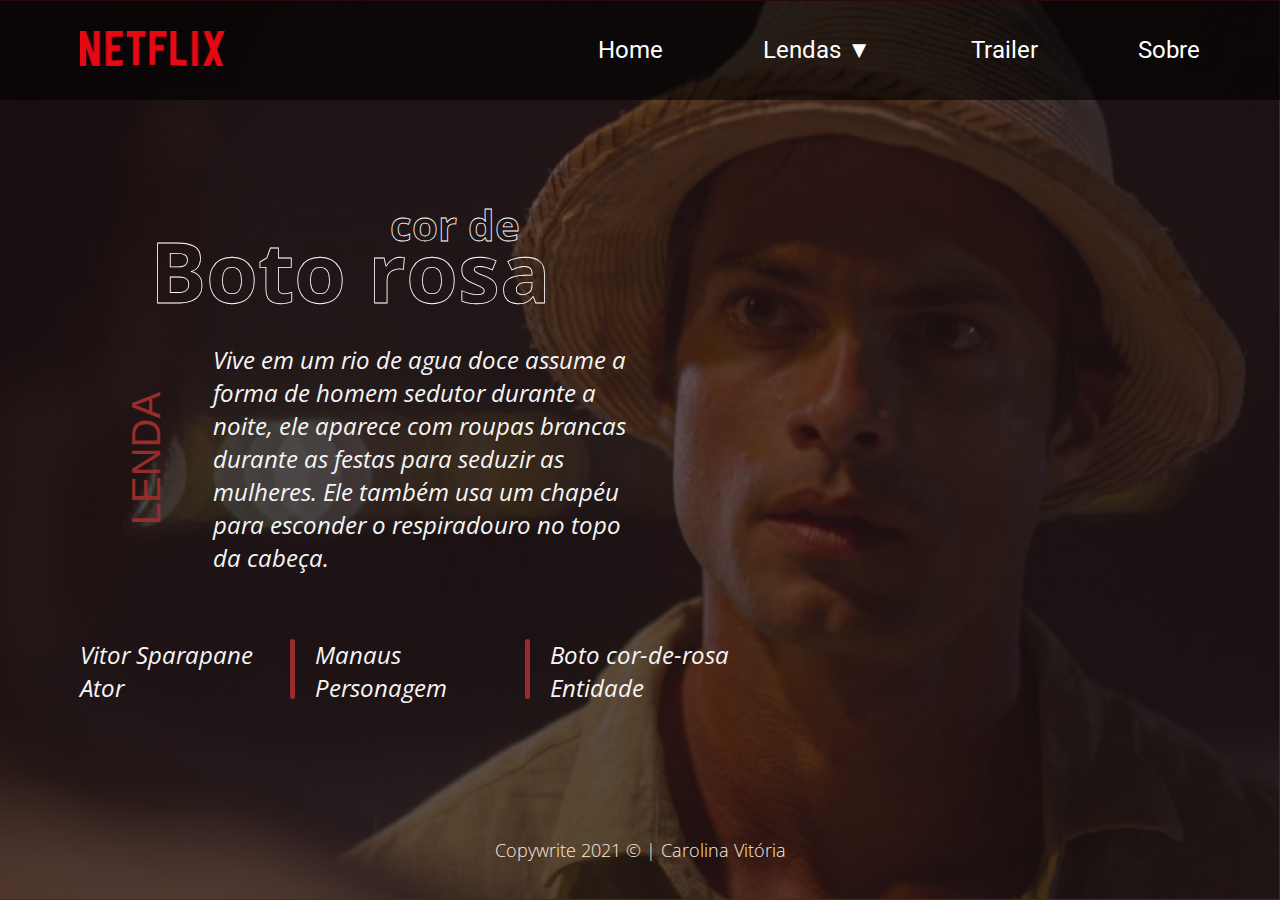
==== boto.html @ 44b96f13 "alteracoes de layout e criacao de nova tela" ====
<!DOCTYPE html>
<html lang="pt-BR">
<head>
    <meta charset="UTF-8">
    <meta name="viewport" content="width=device-width, initial-scale=1.0">
    <link rel="preconnect" href="https://fonts.googleapis.com" />
    <link rel="preconnect" href="https://fonts.gstatic.com" crossorigin />
    <link rel="preconnect" href="https://fonts.googleapis.com" />
    <link rel="preconnect" href="https://fonts.gstatic.com" crossorigin />
    <link
      href="https://fonts.googleapis.com/css2?family=Open+Sans:ital,wght@0,300;0,400;0,500;0,700;0,800;1,300;1,400&family=Roboto:wght@300&display=swap"
      rel="stylesheet"
    />
    <link rel="stylesheet" a href="css/reset.css" />
    <link rel="stylesheet" a href="css/style-boto.css" />
    <link rel="stylesheet" a href="css/header.css" />
    <link rel="stylesheet" a href="css/main-boto.css" />
    <link rel="stylesheet" a href="css/footer.css" />
    <link rel="stylesheet" a href="css/dropdown-menu.css" />
    <title>Boto cor de rosa</title>
</head>
<body>
    <header>
        <a href="https://www.netflix.com/br/" target="_blank" class="logo">
            <img src="img/logoNetflix.png" alt="logo do netflix"></a>
            <nav class="menu">
                <ul class="dropdown-menu">
                    <li><a href="index.html">Home</a></li>
                    <li><a href="#">Lendas &#9660;</a>
                        <ul class="dropdown-submenu">
                            <li><a href="boto.html">Boto</a></li>
                            <li><a href="">Cuca</a></li>
                            <li><a href="curupira.html">Curupira</a></li>
                            <li><a href="">Saci</a></li>
                        </ul>
                    </li>
                    <li><a href="https://www.youtube.com/watch?v=GodwQKNXIYk"
                        target="_blank">Trailer</a></li>
                    <li><a href="">Sobre</a></li>
                </ul>
            </nav>
    </header>
    <main>
        <h2>cor de</h2>
        <h1>Boto rosa</h1>
        <div class="container">
            <h3>LENDA</h3>
            <p>
                Vive em um rio de agua doce assume a forma de homem sedutor durante a noite,
                ele aparece com roupas brancas durante as festas para seduzir as mulheres.
                Ele também usa um chapéu para esconder o respiradouro no topo da cabeça. 
            </p>
        </div>
        <class class="info">
            <div class="ator">
                <p>Vitor Sparapane</p>
                <p>Ator</p>
            </div>
            <div class="barra"></div>
            <div class="ator">
                <p>Manaus</p>
                <p>Personagem</p>
            </div>
            <div class="barra"></div>
            <div class="ator">
                <p>Boto cor-de-rosa</p>
                <p>Entidade</p>
            </div>
        </div>
    </main>
    <footer><p>Copywrite 2021 © | Carolina Vitória</p></footer>
</body>
</html>
---- css/style-boto.css ----
body {
    width: 100vw;
    height: 100vh;
    background-image: url(../img/boto.png);
    background-size: cover;
    background-position: right top;
    background-color: #0008;
    background-blend-mode: darken;
    display: flex;
    flex-direction: column;
}
---- css/header.css ----
header {
    background-color: #0009;
    width: 100%;
    height: 100px;
    display: flex;
    align-items: center;
    justify-content: space-between;
    padding: 0px 80px;
  }
  
  .barra-menu ul {
    text-decoration: none;
    display: flex;
    list-style: none;
    gap: 30px;
  }
  
  .barra-menu a {
    font-family: "Roboto", sans-serif;
    text-decoration: none;
    color: aliceblue;
    font-size: 1.2rem;
    transition: color 0.5s;
  }
  
  .barra-menu a:hover {
    color: #ff0000;
  }
  
  .logo img {
    height: 35px;
    width: 145px;
  }
---- css/main-boto.css ----
main {
    flex-grow: 1;
    display: flex;
    flex-direction: column;
    justify-content: center;
    padding: 0px 80px;
    gap: 5px;
}

main h1 {
    font-size: 5.25rem;
    font-family: "Open Sans", sans-serif;
    margin-bottom: 10px;
    margin-left: 70px;
    color: #0000;
    -webkit-text-stroke-width: 0.8px;
    -webkit-text-stroke-color: white;
    margin-top: -45px;
}

main h2 {
    font-size: 2.62rem;
    font-family: "Open Sans", sans-serif;
    margin-left: 310px;
    color: #0000;
    -webkit-text-stroke-width: 0.8px;
    -webkit-text-stroke-color: white;
}

main h3 {
    font-size: 2.5rem;
    font-weight: 300;
    color: #972C2C;
    font-family: "Open Sans regular", sans-serif;
    transform: rotate(-90deg);
}

.container {
    display: flex;
    align-items: center;
    justify-content: flex-start;
}

main p {
    width: 415px;
    font-size: 1.5rem;
    color: whitesmoke;
    font-family: "Open Sans", sans-serif;
    font-style: italic;
}

.info {
    display: flex;
}

.ator {
    display: flex;
    flex-direction: column;
    width: 180px;
    height: 125px;
    justify-content: flex-end;
}

.barra {
    width: 5px;
    height: 60px;
    background-color: #972C2C;
    margin-right: 20px;
    border-radius: 5px 5px;
    margin-top: 60px;
    margin-left: 30px;
}
---- css/footer.css ----
footer {
    width: 100%;
    height: 100px;
    display: flex;
    align-items: center;
    justify-content: center;
    color: antiquewhite;
  }
  
  footer p {
    font-family: "Open Sans", sans-serif;
    font-size: 18px;
    font-weight: 100;
  }
---- css/dropdown-menu.css ----
/* .dropdown-menu{
    display: flex;
    gap: 1px;
    font-family: "Roboto", sans-serif;
}

.dropdown-menu li{
    width: 150px;
    height: 50px;
    list-style: none;
}

.dropdown-menu a{
    display: block;
    width: 100%;
    height: 100%;
    color: white;
    text-decoration: none;
    display: flex;
    justify-content: center;
    align-items: center;
    font-size: 24px;
    transition: all .2s linear;
    list-style: none;
}

.dropdown-menu > li > a:hover {
    color: #ff0000;
}

.dropdown-menu li:hover > .dropdown-submenu {
    display: block;
}

.dropdown-submenu{
    margin-top: 1px;
    display: none; 
}

.dropdown-submenu a {
    background-color: #00000080;
    width: 100%;
    display: flex;
    justify-content: flex-start;
    font-size: 18px;
    border-left: 8px solid transparent;
}

.dropdown-submenu li:hover {
    background-color: #ff0000;

}  */

.menu > ul {
    display: flex;
    list-style: none;
    gap: 100px;
}

.menu a {
    display: flex;
    align-items: center;
    color: white;
    text-decoration: none;
    font-family: "Roboto", sans-serif;
    /* transition: color 0.6s; */
    transition: all .2s linear;
    font-size: 24px;
    height: 50px;
}

.dropdown-menu > li > a:hover {
    color: #ff0000;

}

.dropdown-menu > li:hover .dropdown-submenu {
    display: flex;
}

.dropdown-submenu {
    position: absolute;
    display: none;
    justify-content: center;
    gap: 1px;
    flex-direction: column;
    list-style: none;
    background-color: #000a;
    width: 110px;
    height: 210px;
    font-size: 18px;
}

.dropdown-submenu li {
    padding-left: 10px;
}

.dropdown-submenu li:hover {
    background-color: #ff00005d;
}
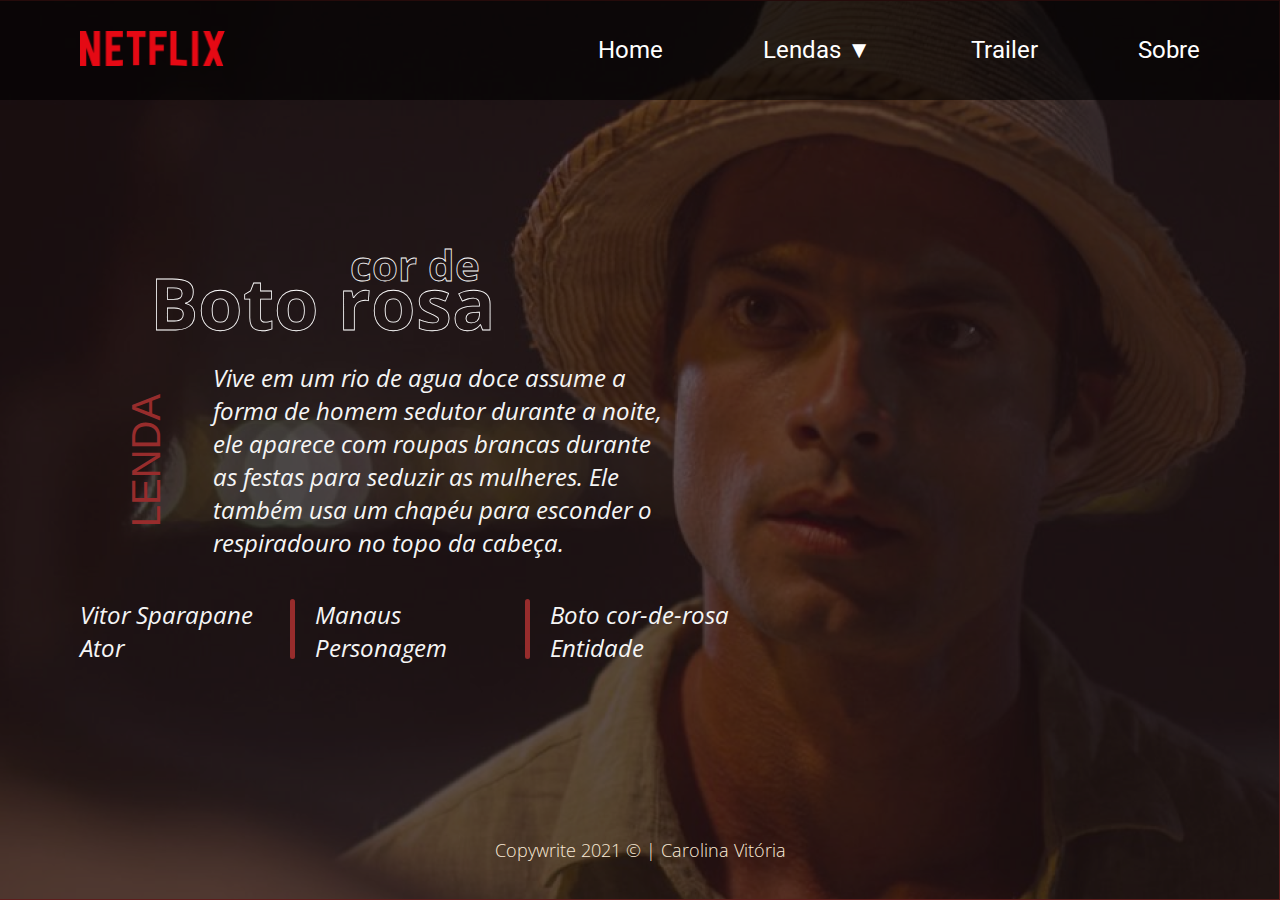
==== commit f40f70de: "algumas alteracoes na nova pagina sobre, mas nada demais. mudanca no background caipira" ====
--- a/boto.html
+++ b/boto.html
@@ -17,6 +17,7 @@
     <link rel="stylesheet" a href="css/main-boto.css" />
     <link rel="stylesheet" a href="css/footer.css" />
     <link rel="stylesheet" a href="css/dropdown-menu.css" />
+    
     <title>Boto cor de rosa</title>
 </head>
 <body>
--- a/css/main-boto.css
+++ b/css/main-boto.css
@@ -8,9 +8,9 @@
 }
 
 main h1 {
-    font-size: 5.25rem;
+    font-size: 4.5rem;
     font-family: "Open Sans", sans-serif;
-    margin-bottom: 10px;
+    margin-bottom: 5px;
     margin-left: 70px;
     color: #0000;
     -webkit-text-stroke-width: 0.8px;
@@ -21,7 +21,7 @@
 main h2 {
     font-size: 2.62rem;
     font-family: "Open Sans", sans-serif;
-    margin-left: 310px;
+    margin-left: 270px;
     color: #0000;
     -webkit-text-stroke-width: 0.8px;
     -webkit-text-stroke-color: white;
@@ -42,7 +42,7 @@
 }
 
 main p {
-    width: 415px;
+    width: 450px;
     font-size: 1.5rem;
     color: whitesmoke;
     font-family: "Open Sans", sans-serif;
@@ -57,7 +57,7 @@
     display: flex;
     flex-direction: column;
     width: 180px;
-    height: 125px;
+    height: 100px;
     justify-content: flex-end;
 }
 
@@ -67,6 +67,6 @@
     background-color: #972C2C;
     margin-right: 20px;
     border-radius: 5px 5px;
-    margin-top: 60px;
+    margin-top: 35px;
     margin-left: 30px;
 }